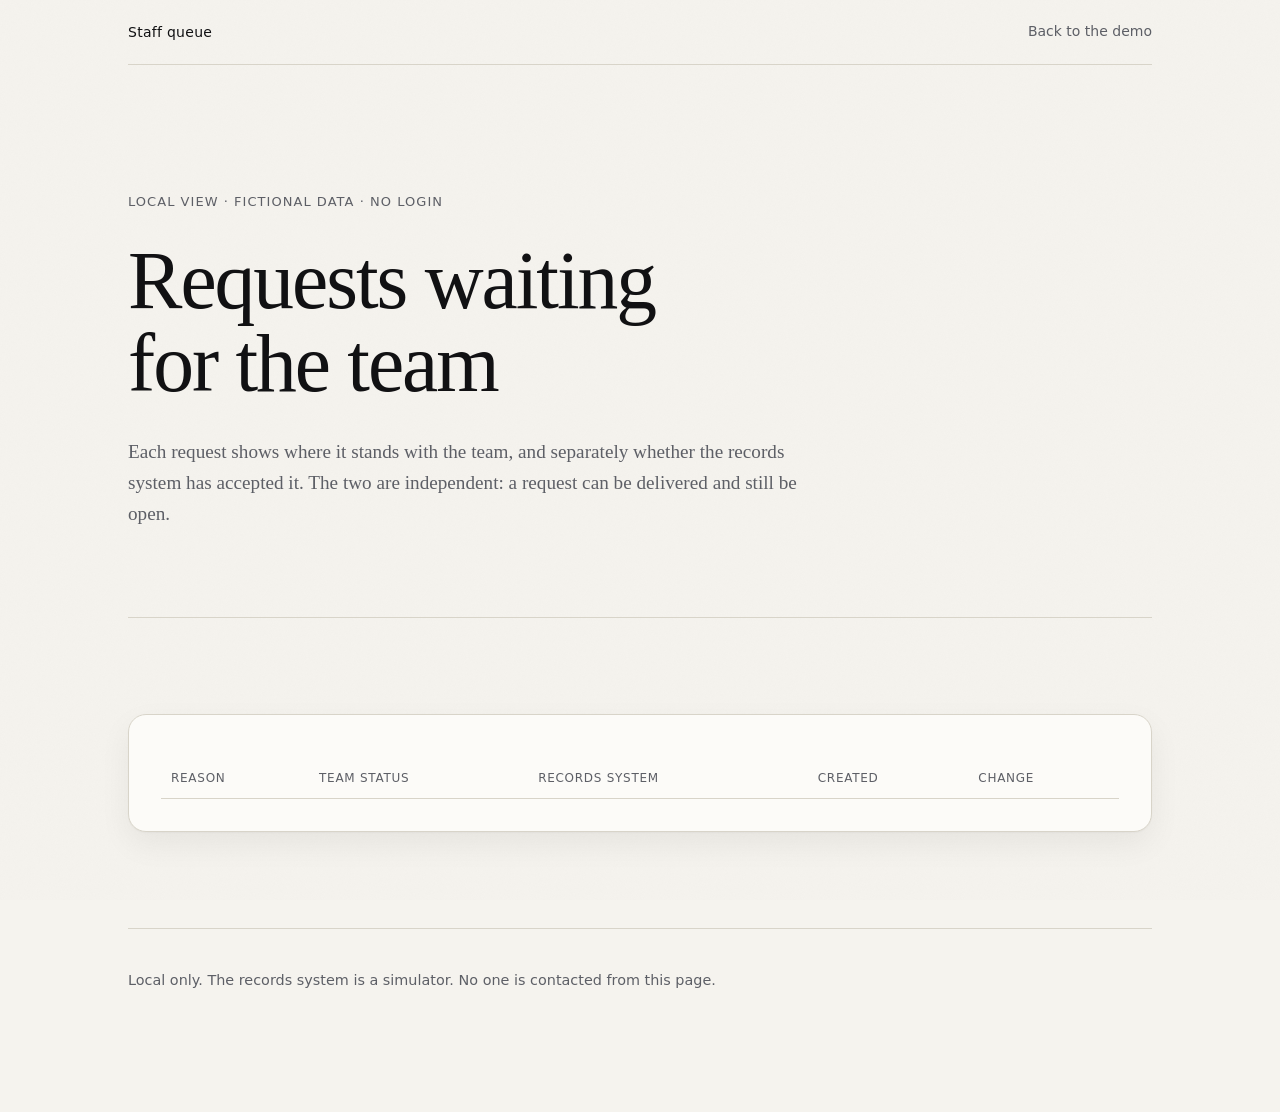
==== frontend/staff.html @ 10a31ed0 "feat: seeded demo schedule, provider scheduling, and a local staff queue Adds two providers with per" ====
<!doctype html>
<html lang="en">
  <head>
    <meta charset="utf-8" />
    <meta name="viewport" content="width=device-width, initial-scale=1" />
    <title>Staff queue · Maple Street Dental (Fictional Demo)</title>
    <link rel="icon" href="data:image/svg+xml,%3Csvg xmlns=%27http://www.w3.org/2000/svg%27 viewBox=%270 0 16 16%27%3E%3Ccircle cx=%278%27 cy=%278%27 r=%276%27 fill=%27%23111113%27/%3E%3C/svg%3E" />
    <link rel="stylesheet" href="styles.css?v=4" />
  </head>
  <body>
    <div class="page">
      <header class="masthead">
        <p class="masthead-title">Staff queue</p>
        <nav class="chapters-nav"><a href="/">Back to the demo</a></nav>
      </header>
      <section class="opening">
        <p class="eyebrow">Local view · fictional data · no login</p>
        <h1 class="display">Requests waiting for the team</h1>
        <p class="dek">
          Each request shows where it stands with the team, and separately whether the records system has accepted it.
          The two are independent: a request can be delivered and still be open.
        </p>
      </section>
      <section class="chapter" aria-labelledby="queue-title">
        <h2 id="queue-title" class="sr-only">Requests</h2>
        <div class="panel">
          <p id="staff-status" class="hint" role="status"></p>
          <table class="queue">
            <thead>
              <tr>
                <th scope="col">Reason</th>
                <th scope="col">Team status</th>
                <th scope="col">Records system</th>
                <th scope="col">Created</th>
                <th scope="col">Change</th>
              </tr>
            </thead>
            <tbody id="staff-rows"></tbody>
          </table>
        </div>
      </section>
      <footer class="colophon"><p>Local only. The records system is a simulator. No one is contacted from this page.</p></footer>
    </div>
    <script src="staff.js?v=4" type="module"></script>
  </body>
</html>
---- frontend/styles.css ----
/* Editorial demo page. Light paper, black pill controls, serif narration.
   Colors are tokens so the dark variant only redefines them. */

:root {
  --paper: #f5f3ee;
  --paper-raised: #fcfbf8;
  --ink: #111113;
  --ink-soft: #5d5f66;
  --rule: #d8d4c9;
  --clay: #a4462a;
  --clay-soft: #f3e4dc;
  --ok: #2d6a4f;

  --serif: "Newsreader", Georgia, "Times New Roman", serif;
  --sans: "Instrument Sans", system-ui, -apple-system, "Segoe UI", sans-serif;
  --mono: "JetBrains Mono", ui-monospace, Menlo, monospace;

  --radius: 18px;
  --shadow: 0 1px 2px rgb(17 17 19 / 0.04), 0 12px 32px rgb(17 17 19 / 0.06);
}

@media (prefers-color-scheme: dark) {
  :root:not([data-theme="light"]) {
    --paper: #0d0d0f;
    --paper-raised: #16161a;
    --ink: #f3f1ea;
    --ink-soft: #a3a5ad;
    --rule: #2c2c33;
    --clay: #e08a6c;
    --clay-soft: #2a1d18;
    --ok: #8fd3b0;
    --shadow: 0 1px 2px rgb(0 0 0 / 0.4), 0 16px 40px rgb(0 0 0 / 0.35);
  }
}

:root[data-theme="dark"] {
  --paper: #0d0d0f;
  --paper-raised: #16161a;
  --ink: #f3f1ea;
  --ink-soft: #a3a5ad;
  --rule: #2c2c33;
  --clay: #e08a6c;
  --clay-soft: #2a1d18;
  --ok: #8fd3b0;
  --shadow: 0 1px 2px rgb(0 0 0 / 0.4), 0 16px 40px rgb(0 0 0 / 0.35);
}

*,
*::before,
*::after {
  box-sizing: border-box;
}

[hidden] {
  display: none !important;
}

html {
  -webkit-text-size-adjust: 100%;
  scroll-behavior: smooth;
}

body {
  margin: 0;
  background: var(--paper);
  color: var(--ink);
  font: 16px/1.6 var(--sans);
  overflow-x: hidden;
  -webkit-font-smoothing: antialiased;
}

/* Film grain across the whole page, so the paper feels printed. */
body::before {
  content: "";
  position: fixed;
  inset: 0;
  pointer-events: none;
  z-index: 0;
  opacity: 0.35;
  background-image: url("data:image/svg+xml,%3Csvg xmlns='http://www.w3.org/2000/svg' width='160' height='160'%3E%3Cfilter id='n'%3E%3CfeTurbulence type='fractalNoise' baseFrequency='0.9' numOctaves='2' stitchTiles='stitch'/%3E%3CfeColorMatrix values='0 0 0 0 0.5 0 0 0 0 0.5 0 0 0 0 0.5 0 0 0 0.08 0'/%3E%3C/filter%3E%3Crect width='100%25' height='100%25' filter='url(%23n)'/%3E%3C/svg%3E");
}

.page {
  position: relative;
  z-index: 1;
  max-width: 1120px;
  margin: 0 auto;
  padding: 0 clamp(16px, 4vw, 48px);
}

:focus-visible {
  outline: 2px solid var(--ink);
  outline-offset: 3px;
  border-radius: 6px;
}

/* --- masthead ------------------------------------------------------------ */

.masthead {
  display: flex;
  flex-wrap: wrap;
  align-items: center;
  justify-content: space-between;
  gap: 12px 24px;
  padding: 22px 0;
  border-bottom: 1px solid var(--rule);
}

.masthead-title {
  margin: 0;
  font: 500 14px/1 var(--sans);
  letter-spacing: 0.02em;
}

.chapters-nav {
  display: flex;
  flex-wrap: wrap;
  gap: 4px 18px;
}

.chapters-nav a {
  color: var(--ink-soft);
  text-decoration: none;
  font: 500 14px/1.4 var(--sans);
  transition: color 0.2s ease;
}

.chapters-nav a:hover {
  color: var(--ink);
}

/* --- opening ------------------------------------------------------------- */

.opening {
  padding: clamp(56px, 12vw, 128px) 0 clamp(40px, 8vw, 88px);
  max-width: 900px;
}

.eyebrow {
  display: flex;
  flex-wrap: wrap;
  align-items: center;
  gap: 10px;
  margin: 0 0 28px;
  font: 500 13px/1.4 var(--sans);
  letter-spacing: 0.08em;
  text-transform: uppercase;
  color: var(--ink-soft);
}

.dot {
  width: 4px;
  height: 4px;
  border-radius: 50%;
  background: var(--clay);
}

.display {
  margin: 0;
  font: 400 clamp(2.5rem, 6.4vw, 5.1rem) / 1.02 var(--serif);
  font-variation-settings: "opsz" 72;
  letter-spacing: -0.025em;
  text-wrap: balance;
}

.display em {
  font-style: italic;
  color: var(--ink-soft);
}

.dek {
  margin: 32px 0 0;
  max-width: 36em;
  font: 400 1.2rem/1.6 var(--serif);
  font-variation-settings: "opsz" 18;
  color: var(--ink-soft);
}

.status {
  margin-top: 24px;
  padding: 12px 16px;
  border-radius: 12px;
  background: var(--clay-soft);
  color: var(--clay);
  font-size: 0.95rem;
}

/* --- chapters ------------------------------------------------------------ */

.chapter {
  padding: clamp(48px, 8vw, 96px) 0;
  border-top: 1px solid var(--rule);
  scroll-margin-top: 24px;
}

.chapter-head {
  display: flex;
  align-items: baseline;
  gap: 18px;
  margin-bottom: 40px;
}

.numeral {
  font: italic 400 1.1rem/1 var(--serif);
  color: var(--clay);
  min-width: 2.2em;
}

.chapter-head h2 {
  margin: 0;
  font: 400 clamp(1.8rem, 3.6vw, 2.6rem) / 1.1 var(--serif);
  font-variation-settings: "opsz" 48;
  letter-spacing: -0.015em;
}

.chapter-body {
  display: grid;
  grid-template-columns: minmax(0, 5fr) minmax(0, 7fr);
  gap: clamp(32px, 6vw, 80px);
  align-items: start;
}

.narration {
  position: sticky;
  top: 32px;
}

.narration p {
  margin: 0 0 1em;
  max-width: 34em;
  color: var(--ink-soft);
}

.lede {
  font: 400 1.35rem/1.5 var(--serif) !important;
  font-variation-settings: "opsz" 24;
  color: var(--ink) !important;
}

.narration .pill {
  margin-top: 8px;
}

/* --- panels and controls ------------------------------------------------- */

.panel {
  background: var(--paper-raised);
  border: 1px solid var(--rule);
  border-radius: var(--radius);
  padding: clamp(20px, 3vw, 32px);
  box-shadow: var(--shadow);
  min-width: 0;
}

.panel-label {
  margin: 0 0 14px;
  font: 500 13px/1.4 var(--sans);
  letter-spacing: 0.06em;
  text-transform: uppercase;
  color: var(--ink-soft);
}

.stack > * + * {
  margin-top: 18px;
}

.row {
  display: flex;
  flex-wrap: wrap;
  gap: 10px;
}

.field-row {
  display: grid;
  grid-template-columns: repeat(auto-fit, minmax(180px, 1fr));
  gap: 18px;
}

.field {
  display: flex;
  flex-direction: column;
  gap: 6px;
  min-width: 0;
}

.field > span {
  font: 500 13px/1.4 var(--sans);
  color: var(--ink-soft);
}

input,
select {
  font: 400 16px/1.4 var(--sans);
  color: var(--ink);
  background: transparent;
  border: 0;
  border-bottom: 1px solid var(--ink);
  border-radius: 0;
  padding: 10px 0;
  width: 100%;
  min-width: 0;
  transition: border-color 0.2s ease;
}

input::placeholder {
  color: var(--ink-soft);
  opacity: 0.6;
}

input:focus,
select:focus {
  outline: none;
  border-bottom-color: var(--clay);
}

select {
  appearance: none;
  background-image: linear-gradient(45deg, transparent 50%, var(--ink) 50%),
    linear-gradient(135deg, var(--ink) 50%, transparent 50%);
  background-position: calc(100% - 12px) 55%, calc(100% - 7px) 55%;
  background-size: 5px 5px, 5px 5px;
  background-repeat: no-repeat;
  padding-right: 28px;
}

/* Black pill buttons: the same shape and weight as the ElevenLabs widget. */
button {
  font: 500 15px/1 var(--sans);
  letter-spacing: 0.01em;
  cursor: pointer;
  min-height: 44px;
}

.pill {
  display: inline-flex;
  align-items: center;
  justify-content: center;
  gap: 8px;
  padding: 12px 22px;
  border-radius: 999px;
  border: 1px solid var(--ink);
  background: var(--ink);
  color: var(--paper);
  transition: transform 0.18s ease, opacity 0.18s ease, background 0.18s ease;
}

.pill:hover {
  transform: translateY(-1px);
  opacity: 0.88;
}

.pill:active {
  transform: translateY(0);
}

.pill:disabled {
  opacity: 0.4;
  cursor: not-allowed;
  transform: none;
}

.pill.secondary {
  background: transparent;
  color: var(--ink);
}

.pill.ghost-danger {
  background: transparent;
  color: var(--clay);
  border-color: var(--clay);
}

.ask-form {
  display: flex;
  gap: 12px;
  align-items: flex-end;
  margin-bottom: 20px;
}

.ask-form input {
  flex: 1;
  font: 400 1.05rem/1.4 var(--serif);
  font-variation-settings: "opsz" 18;
}

/* Suggested lines, styled as things Ana might say. */
.chips {
  display: flex;
  flex-wrap: wrap;
  gap: 8px;
  margin-bottom: 22px;
}

.chip {
  padding: 8px 14px;
  border-radius: 999px;
  border: 1px solid var(--rule);
  background: transparent;
  color: var(--ink);
  font: 400 14px/1.3 var(--sans);
  min-height: 36px;
  transition: border-color 0.2s ease, background 0.2s ease;
}

.chip:hover {
  border-color: var(--ink);
  background: var(--paper);
}

/* Replies read like a line of dialogue. */
.reply,
.review {
  margin-top: 20px;
  padding: 18px 20px;
  border-radius: 14px;
  background: var(--paper);
  border: 1px solid var(--rule);
  min-height: 3rem;
  white-space: pre-wrap;
}

.reply:empty,
.review:empty {
  display: none;
}

.reply .route {
  display: block;
  margin-bottom: 8px;
  font: 500 12px/1 var(--mono);
  letter-spacing: 0.04em;
  color: var(--ink-soft);
}

.reply {
  font: 400 1.15rem/1.5 var(--serif);
  font-variation-settings: "opsz" 20;
}

.reply.escalated {
  border-color: var(--clay);
  background: var(--clay-soft);
}

.review p {
  margin: 0 0 14px;
}

.review.ok {
  border-color: var(--ok);
}

.review .problem {
  margin: 0 0 14px;
  color: var(--clay);
  font-size: 0.95rem;
}

.reply.error,
.review.error {
  border-color: var(--clay);
  color: var(--clay);
}

.slots {
  display: flex;
  flex-wrap: wrap;
  gap: 8px;
  margin-top: 16px;
}

.slots button {
  min-width: 84px;
  padding: 10px 14px;
  border-radius: 999px;
  border: 1px solid var(--ink);
  background: transparent;
  color: var(--ink);
  font: 500 14px/1 var(--mono);
  transition: background 0.18s ease, color 0.18s ease;
}

.slots button:hover {
  background: var(--ink);
  color: var(--paper);
}

.hint {
  margin: 0 0 12px;
  font-size: 0.95rem;
  color: var(--ink-soft);
}

/* --- interlude ----------------------------------------------------------- */

.interlude {
  margin: 0 0 clamp(48px, 8vw, 96px);
  padding: clamp(32px, 6vw, 64px);
  border-radius: 24px;
  background: var(--ink);
  color: var(--paper);
  display: grid;
  gap: 16px;
  justify-items: start;
  max-width: 760px;
  margin-left: auto;
  margin-right: auto;
}

.interlude-kicker {
  margin: 0;
  font: 500 12px/1 var(--sans);
  letter-spacing: 0.1em;
  text-transform: uppercase;
  color: var(--clay-soft);
  opacity: 0.9;
}

.interlude h2 {
  margin: 0;
  font: 400 clamp(1.7rem, 3.4vw, 2.3rem) / 1.15 var(--serif);
  font-variation-settings: "opsz" 48;
  letter-spacing: -0.01em;
}

.interlude p {
  margin: 0;
  max-width: 36em;
  font: 400 1.05rem/1.6 var(--sans);
  opacity: 0.78;
}

.interlude .pill {
  background: var(--paper);
  color: var(--ink);
  border-color: var(--paper);
  margin-top: 6px;
}

/* --- voice --------------------------------------------------------------- */

.voice-panel {
  min-height: 180px;
}

/* --- ledger -------------------------------------------------------------- */

.ledger {
  list-style: none;
  margin: 0;
  padding: 0;
  display: grid;
}

.ledger li {
  display: grid;
  grid-template-columns: 150px 1fr;
  gap: 4px 18px;
  padding: 14px 0;
  border-bottom: 1px solid var(--rule);
  font-size: 0.95rem;
}

.ledger li:last-child {
  border-bottom: 0;
}

.ledger .when {
  font: 400 12px/1.6 var(--mono);
  color: var(--ink-soft);
}

.ledger .what {
  color: var(--ink);
}

.ledger .muted {
  color: var(--ink-soft);
}

/* --- colophon ------------------------------------------------------------ */

.colophon {
  padding: 40px 0 120px;
  border-top: 1px solid var(--rule);
}

.colophon p {
  margin: 0;
  max-width: 44em;
  font-size: 0.9rem;
  color: var(--ink-soft);
}

.sr-only {
  position: absolute;
  width: 1px;
  height: 1px;
  overflow: hidden;
  clip: rect(0 0 0 0);
  white-space: nowrap;
}

/* --- reveal on scroll (only when JavaScript is running) ------------------ */

.js .reveal {
  opacity: 0;
  transform: translateY(18px);
  transition: opacity 0.8s ease, transform 0.8s cubic-bezier(0.2, 0.7, 0.2, 1);
}

.js .reveal.in-view {
  opacity: 1;
  transform: none;
}

@media (prefers-reduced-motion: reduce) {
  html {
    scroll-behavior: auto;
  }

  .js .reveal {
    opacity: 1;
    transform: none;
    transition: none;
  }

  .pill,
  .chip,
  .slots button,
  .chapters-nav a {
    transition: none;
  }
}

/* --- small screens ------------------------------------------------------- */

@media (max-width: 880px) {
  .chapter-body {
    grid-template-columns: 1fr;
  }

  .narration {
    position: static;
  }

  .chapters-nav {
    gap: 4px 14px;
  }
}

@media (max-width: 560px) {
  body {
    font-size: 15px;
  }

  .ask-form {
    flex-direction: column;
    align-items: stretch;
  }

  .ask-form .pill {
    width: 100%;
  }

  .ledger li {
    grid-template-columns: 1fr;
    gap: 2px;
  }

  .interlude {
    padding: 28px 22px;
    border-radius: 18px;
  }

  .colophon {
    padding-bottom: 140px;
  }
}

/* --- staff queue --------------------------------------------------------- */

.queue {
  width: 100%;
  border-collapse: collapse;
  font-size: 0.95rem;
}

.queue th,
.queue td {
  text-align: left;
  padding: 12px 10px;
  border-bottom: 1px solid var(--rule);
  vertical-align: top;
}

.queue th {
  font: 500 12px/1.2 var(--sans);
  letter-spacing: 0.06em;
  text-transform: uppercase;
  color: var(--ink-soft);
}

.queue .chip + .chip {
  margin-left: 6px;
}

@media (max-width: 720px) {
  .queue thead {
    display: none;
  }

  .queue tr {
    display: grid;
    gap: 4px;
    padding: 12px 0;
    border-bottom: 1px solid var(--rule);
  }

  .queue td {
    border: 0;
    padding: 2px 0;
  }
}
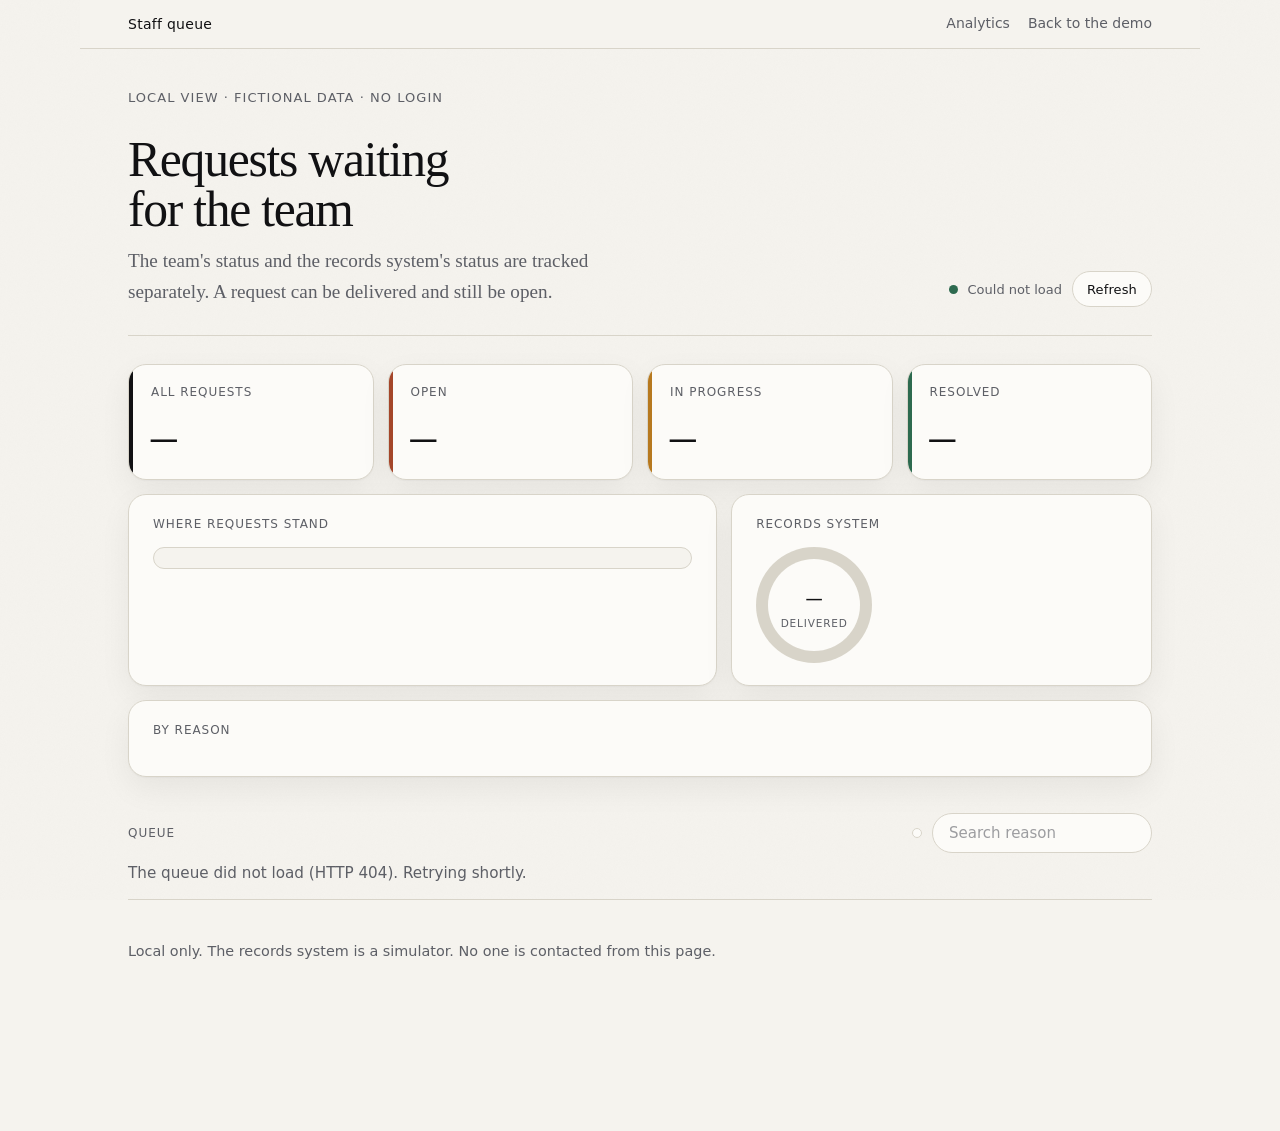
==== commit 9fd1655f: "feat: staff dashboard and a Tableau-style analytics page The staff queue gets a summary dashboard: s" ====
--- a/frontend/staff.html
+++ b/frontend/staff.html
@@ -5,42 +5,78 @@
     <meta name="viewport" content="width=device-width, initial-scale=1" />
     <title>Staff queue · Maple Street Dental (Fictional Demo)</title>
     <link rel="icon" href="data:image/svg+xml,%3Csvg xmlns=%27http://www.w3.org/2000/svg%27 viewBox=%270 0 16 16%27%3E%3Ccircle cx=%278%27 cy=%278%27 r=%276%27 fill=%27%23111113%27/%3E%3C/svg%3E" />
-    <link rel="stylesheet" href="styles.css?v=4" />
+    <link rel="stylesheet" href="styles.css?v=5" />
+    <link rel="stylesheet" href="staff.css?v=3" />
   </head>
-  <body>
-    <div class="page">
+  <body class="staff-body">
+    <div class="page staff-page">
       <header class="masthead">
         <p class="masthead-title">Staff queue</p>
-        <nav class="chapters-nav"><a href="/">Back to the demo</a></nav>
+        <nav class="chapters-nav"><a href="dashboard.html">Analytics</a><a href="/">Back to the demo</a></nav>
       </header>
-      <section class="opening">
-        <p class="eyebrow">Local view · fictional data · no login</p>
-        <h1 class="display">Requests waiting for the team</h1>
-        <p class="dek">
-          Each request shows where it stands with the team, and separately whether the records system has accepted it.
-          The two are independent: a request can be delivered and still be open.
-        </p>
-      </section>
-      <section class="chapter" aria-labelledby="queue-title">
-        <h2 id="queue-title" class="sr-only">Requests</h2>
-        <div class="panel">
-          <p id="staff-status" class="hint" role="status"></p>
-          <table class="queue">
-            <thead>
-              <tr>
-                <th scope="col">Reason</th>
-                <th scope="col">Team status</th>
-                <th scope="col">Records system</th>
-                <th scope="col">Created</th>
-                <th scope="col">Change</th>
-              </tr>
-            </thead>
-            <tbody id="staff-rows"></tbody>
-          </table>
+
+      <section class="staff-hero" aria-labelledby="staff-title">
+        <div class="staff-hero-text">
+          <p class="eyebrow">Local view · fictional data · no login</p>
+          <h1 id="staff-title" class="display">Requests waiting for the team</h1>
+          <p class="dek">
+            The team's status and the records system's status are tracked separately.
+            A request can be delivered and still be open.
+          </p>
+        </div>
+        <div class="staff-live">
+          <span class="live-dot" aria-hidden="true"></span>
+          <span id="staff-updated">Loading</span>
+          <button id="staff-refresh" class="chip" type="button">Refresh</button>
         </div>
       </section>
+
+      <section class="staff-kpis" aria-label="Summary">
+        <article class="kpi kpi-total"><p class="kpi-label">All requests</p><p class="kpi-value" id="kpi-total">–</p></article>
+        <article class="kpi kpi-open"><p class="kpi-label">Open</p><p class="kpi-value" id="kpi-open">–</p></article>
+        <article class="kpi kpi-progress"><p class="kpi-label">In progress</p><p class="kpi-value" id="kpi-progress">–</p></article>
+        <article class="kpi kpi-resolved"><p class="kpi-label">Resolved</p><p class="kpi-value" id="kpi-resolved">–</p></article>
+      </section>
+
+      <section class="staff-grid" aria-label="Breakdowns">
+        <article class="card">
+          <h2 class="card-title">Where requests stand</h2>
+          <div class="stack-bar" id="stack-bar" role="img" aria-label="Status breakdown"></div>
+          <ul class="legend" id="stack-legend"></ul>
+        </article>
+
+        <article class="card">
+          <h2 class="card-title">Records system</h2>
+          <div class="ring-wrap">
+            <div class="ring" id="ring" role="img" aria-label="Delivery share"><span id="ring-value">–</span><small>delivered</small></div>
+            <ul class="legend legend-col" id="handoff-legend"></ul>
+          </div>
+        </article>
+
+        <article class="card card-wide">
+          <h2 class="card-title">By reason</h2>
+          <ul class="bars-list" id="reason-bars"></ul>
+        </article>
+      </section>
+
+      <section class="staff-queue" aria-labelledby="queue-title">
+        <div class="queue-head">
+          <h2 id="queue-title" class="card-title">Queue</h2>
+          <div class="queue-tools">
+            <div class="segmented" role="group" aria-label="Filter by team status" id="filters"></div>
+            <label class="search">
+              <span class="sr-only">Search by reason</span>
+              <input id="search" type="search" placeholder="Search reason" autocomplete="off" />
+            </label>
+          </div>
+        </div>
+        <p id="staff-status" class="hint" role="status"></p>
+        <ol class="queue-list" id="queue-list"></ol>
+        <p class="queue-empty" id="queue-empty" hidden>Nothing matches this filter.</p>
+      </section>
+
       <footer class="colophon"><p>Local only. The records system is a simulator. No one is contacted from this page.</p></footer>
     </div>
-    <script src="staff.js?v=4" type="module"></script>
+    <script src="staff.js?v=2" type="module"></script>
   </body>
 </html>
--- a/frontend/styles.css
+++ b/frontend/styles.css
@@ -97,13 +97,20 @@
 /* --- masthead ------------------------------------------------------------ */
 
 .masthead {
+  position: sticky;
+  top: 0;
+  z-index: 20;
   display: flex;
   flex-wrap: wrap;
   align-items: center;
   justify-content: space-between;
-  gap: 12px 24px;
-  padding: 22px 0;
+  gap: 10px 24px;
+  margin: 0 calc(-1 * clamp(16px, 4vw, 48px));
+  padding: 14px clamp(16px, 4vw, 48px);
   border-bottom: 1px solid var(--rule);
+  background: color-mix(in srgb, var(--paper) 88%, transparent);
+  -webkit-backdrop-filter: saturate(1.4) blur(10px);
+  backdrop-filter: saturate(1.4) blur(10px);
 }
 
 .masthead-title {
@@ -129,10 +136,20 @@
   color: var(--ink);
 }
 
+.chapters-nav a.active {
+  color: var(--ink);
+  box-shadow: inset 0 -2px 0 var(--clay);
+  padding-bottom: 2px;
+}
+
+.chapters-nav .staff-link {
+  color: var(--clay);
+}
+
 /* --- opening ------------------------------------------------------------- */
 
 .opening {
-  padding: clamp(56px, 12vw, 128px) 0 clamp(40px, 8vw, 88px);
+  padding: clamp(40px, 9vw, 96px) 0 clamp(32px, 6vw, 64px);
   max-width: 900px;
 }
 
@@ -188,7 +205,7 @@
 /* --- chapters ------------------------------------------------------------ */
 
 .chapter {
-  padding: clamp(48px, 8vw, 96px) 0;
+  padding: clamp(40px, 6vw, 72px) 0;
   border-top: 1px solid var(--rule);
   scroll-margin-top: 24px;
 }
@@ -197,7 +214,7 @@
   display: flex;
   align-items: baseline;
   gap: 18px;
-  margin-bottom: 40px;
+  margin-bottom: 28px;
 }
 
 .numeral {
@@ -552,7 +569,71 @@
   display: grid;
 }
 
-.ledger li {
+.ledger-row {
+  display: grid;
+  gap: 4px;
+  padding: 12px 0;
+  border-bottom: 1px solid var(--rule);
+  font-size: 0.95rem;
+}
+
+.ledger-row:last-child {
+  border-bottom: 0;
+}
+
+.ledger-when {
+  font: 400 12px/1.4 var(--mono);
+  color: var(--ink-soft);
+  white-space: nowrap;
+}
+
+.ledger-what {
+  display: flex;
+  flex-wrap: wrap;
+  align-items: center;
+  gap: 2px 10px;
+}
+
+.ledger-title {
+  font-weight: 600;
+  color: var(--ink);
+}
+
+.ledger-outcome {
+  font: 500 12px/1 var(--sans);
+  padding: 4px 8px;
+  border-radius: 999px;
+  border: 1px solid var(--rule);
+  color: var(--ink-soft);
+}
+
+.ledger-outcome.outcome-queued,
+.ledger-outcome.outcome-escalated {
+  border-color: var(--clay);
+  color: var(--clay);
+}
+
+.ledger-outcome.outcome-booked,
+.ledger-outcome.outcome-rescheduled {
+  border-color: var(--ok);
+  color: var(--ok);
+}
+
+.ledger-detail {
+  font-size: 0.88rem;
+  color: var(--ink-soft);
+}
+
+.ledger-empty {
+  padding: 12px 0;
+  color: var(--ink-soft);
+}
+
+#log-more {
+  margin-top: 16px;
+}
+
+/* legacy row rules removed */ .ledger-legacy {
   display: grid;
   grid-template-columns: 150px 1fr;
   gap: 4px 18px;
@@ -663,7 +744,7 @@
     width: 100%;
   }
 
-  .ledger li {
+  /* legacy row rules removed */ .ledger-legacy {
     grid-template-columns: 1fr;
     gap: 2px;
   }
--- a/frontend/staff.css
+++ b/frontend/staff.css
@@ -0,0 +1,587 @@
+/* Staff dashboard. Builds on the tokens in styles.css and adds its own accents.
+   Tone: an editorial control room. Serif numerals, hairline rules, one warm accent. */
+
+:root {
+  --amber: #b7791f;
+  --amber-soft: #f6ead2;
+  --blue: #3b5b7a;
+  --blue-soft: #e3eaf2;
+  --shadow-lift: 0 1px 2px rgb(17 17 19 / 0.05), 0 18px 40px rgb(17 17 19 / 0.08);
+}
+
+@media (prefers-color-scheme: dark) {
+  :root:not([data-theme="light"]) {
+    --amber: #e9b35a;
+    --amber-soft: #2e2415;
+    --blue: #9ab8d6;
+    --blue-soft: #18222d;
+  }
+}
+
+:root[data-theme="dark"] {
+  --amber: #e9b35a;
+  --amber-soft: #2e2415;
+  --blue: #9ab8d6;
+  --blue-soft: #18222d;
+}
+
+.staff-page {
+  padding-bottom: 48px;
+}
+
+/* --- hero --------------------------------------------------------------- */
+
+.staff-hero {
+  display: flex;
+  flex-wrap: wrap;
+  align-items: flex-end;
+  justify-content: space-between;
+  gap: 16px 32px;
+  padding: 40px 0 28px;
+  border-bottom: 1px solid var(--rule);
+  animation: rise 520ms cubic-bezier(0.2, 0.7, 0.2, 1) both;
+}
+
+.staff-hero .display {
+  font-size: clamp(2rem, 4.2vw, 3.1rem);
+  margin: 6px 0 10px;
+  max-width: 18ch;
+}
+
+.staff-hero .dek {
+  max-width: 52ch;
+  margin: 0;
+}
+
+.staff-live {
+  display: flex;
+  align-items: center;
+  gap: 10px;
+  font: 500 13px/1 var(--sans);
+  color: var(--ink-soft);
+  white-space: nowrap;
+}
+
+.live-dot {
+  width: 9px;
+  height: 9px;
+  border-radius: 50%;
+  background: var(--ok);
+  box-shadow: 0 0 0 0 var(--ok);
+  animation: pulse 2.2s ease-out infinite;
+}
+
+/* --- KPI tiles ---------------------------------------------------------- */
+
+.staff-kpis {
+  display: grid;
+  grid-template-columns: repeat(4, minmax(0, 1fr));
+  gap: 14px;
+  margin: 28px 0 14px;
+}
+
+.kpi {
+  position: relative;
+  overflow: hidden;
+  background: var(--paper-raised);
+  border: 1px solid var(--rule);
+  border-radius: var(--radius);
+  padding: 20px 22px 18px;
+  box-shadow: var(--shadow);
+  animation: rise 560ms cubic-bezier(0.2, 0.7, 0.2, 1) both;
+}
+
+.kpi:nth-child(2) { animation-delay: 60ms; }
+.kpi:nth-child(3) { animation-delay: 120ms; }
+.kpi:nth-child(4) { animation-delay: 180ms; }
+
+.kpi::before {
+  content: "";
+  position: absolute;
+  inset: 0 auto 0 0;
+  width: 4px;
+  background: var(--rule);
+}
+
+.kpi-open::before { background: var(--clay); }
+.kpi-progress::before { background: var(--amber); }
+.kpi-resolved::before { background: var(--ok); }
+.kpi-total::before { background: var(--ink); }
+
+.kpi-label {
+  margin: 0;
+  font: 500 12px/1.2 var(--sans);
+  letter-spacing: 0.08em;
+  text-transform: uppercase;
+  color: var(--ink-soft);
+}
+
+.kpi-value {
+  margin: 10px 0 0;
+  font: 400 clamp(2.4rem, 4vw, 3.2rem)/1 var(--serif);
+  font-variant-numeric: tabular-nums;
+  letter-spacing: -0.02em;
+  transition: transform 300ms ease;
+}
+
+.kpi-value.bump {
+  animation: bump 420ms ease;
+}
+
+/* --- cards and breakdowns ------------------------------------------------ */
+
+.staff-grid {
+  display: grid;
+  grid-template-columns: 1.4fr 1fr;
+  gap: 14px;
+}
+
+.card {
+  background: var(--paper-raised);
+  border: 1px solid var(--rule);
+  border-radius: var(--radius);
+  padding: 22px 24px;
+  box-shadow: var(--shadow);
+  animation: rise 600ms cubic-bezier(0.2, 0.7, 0.2, 1) both;
+}
+
+.card-wide {
+  grid-column: 1 / -1;
+}
+
+.card-title {
+  margin: 0 0 16px;
+  font: 500 12px/1.2 var(--sans);
+  letter-spacing: 0.08em;
+  text-transform: uppercase;
+  color: var(--ink-soft);
+}
+
+.stack-bar {
+  display: flex;
+  height: 22px;
+  border-radius: 999px;
+  overflow: hidden;
+  background: var(--paper);
+  border: 1px solid var(--rule);
+}
+
+.stack-bar span {
+  height: 100%;
+  width: 0;
+  transition: width 700ms cubic-bezier(0.2, 0.7, 0.2, 1);
+}
+
+.seg-open { background: var(--clay); }
+.seg-progress { background: var(--amber); }
+.seg-resolved { background: var(--ok); }
+.seg-queued { background: var(--blue); }
+.seg-delivered { background: var(--ok); }
+.seg-failed { background: var(--clay); }
+
+.legend {
+  list-style: none;
+  margin: 16px 0 0;
+  padding: 0;
+  display: flex;
+  flex-wrap: wrap;
+  gap: 8px 18px;
+  font-size: 14px;
+  color: var(--ink-soft);
+}
+
+.legend li {
+  display: flex;
+  align-items: center;
+  gap: 8px;
+}
+
+.legend .sw {
+  width: 10px;
+  height: 10px;
+  border-radius: 3px;
+}
+
+.legend b {
+  color: var(--ink);
+  font-weight: 600;
+  font-variant-numeric: tabular-nums;
+}
+
+.ring-wrap {
+  display: flex;
+  align-items: center;
+  gap: 22px;
+}
+
+.ring {
+  --share: 0;
+  position: relative;
+  flex: 0 0 116px;
+  height: 116px;
+  border-radius: 50%;
+  background: conic-gradient(var(--ok) calc(var(--share) * 1%), var(--rule) 0);
+  display: flex;
+  flex-direction: column;
+  align-items: center;
+  justify-content: center;
+  transition: background 700ms ease;
+}
+
+.ring::after {
+  content: "";
+  position: absolute;
+  inset: 12px;
+  border-radius: 50%;
+  background: var(--paper-raised);
+}
+
+.ring span {
+  position: relative;
+  z-index: 1;
+  font: 400 1.9rem/1 var(--serif);
+  font-variant-numeric: tabular-nums;
+}
+
+.legend-col {
+  flex-direction: column;
+  gap: 10px;
+  margin: 0;
+}
+
+.bars-list {
+  list-style: none;
+  margin: 0;
+  padding: 0;
+  display: grid;
+  gap: 12px;
+}
+
+.bars-list li {
+  display: grid;
+  grid-template-columns: minmax(150px, 220px) 1fr 40px;
+  align-items: center;
+  gap: 14px;
+  font-size: 15px;
+}
+
+.bars-list .track {
+  height: 10px;
+  border-radius: 999px;
+  background: var(--paper);
+  border: 1px solid var(--rule);
+  overflow: hidden;
+}
+
+.bars-list .fill {
+  display: block;
+  height: 100%;
+  width: 0;
+  background: linear-gradient(90deg, var(--clay), var(--amber));
+  border-radius: 999px;
+  transition: width 700ms cubic-bezier(0.2, 0.7, 0.2, 1);
+}
+
+.bars-list .count {
+  text-align: right;
+  font-variant-numeric: tabular-nums;
+  font-weight: 600;
+}
+
+/* --- queue -------------------------------------------------------------- */
+
+.staff-queue {
+  margin-top: 36px;
+}
+
+.queue-head {
+  display: flex;
+  flex-wrap: wrap;
+  align-items: center;
+  justify-content: space-between;
+  gap: 12px 20px;
+  margin-bottom: 8px;
+}
+
+.queue-head .card-title {
+  margin: 0;
+}
+
+.queue-tools {
+  display: flex;
+  flex-wrap: wrap;
+  gap: 10px;
+  align-items: center;
+}
+
+.segmented {
+  display: inline-flex;
+  padding: 4px;
+  border-radius: 999px;
+  background: var(--paper-raised);
+  border: 1px solid var(--rule);
+}
+
+.segmented button {
+  font: 500 14px/1 var(--sans);
+  color: var(--ink-soft);
+  background: transparent;
+  border: 0;
+  border-radius: 999px;
+  padding: 9px 14px;
+  cursor: pointer;
+  display: inline-flex;
+  gap: 8px;
+  align-items: center;
+}
+
+.segmented button .n {
+  font-variant-numeric: tabular-nums;
+  font-size: 12px;
+  background: var(--rule);
+  color: var(--ink);
+  border-radius: 999px;
+  padding: 2px 7px;
+}
+
+.segmented button[aria-pressed="true"] {
+  background: var(--ink);
+  color: var(--paper);
+}
+
+.segmented button[aria-pressed="true"] .n {
+  background: var(--paper);
+  color: var(--ink);
+}
+
+.search input {
+  font: 15px/1.2 var(--sans);
+  color: var(--ink);
+  background: var(--paper-raised);
+  border: 1px solid var(--rule);
+  border-radius: 999px;
+  padding: 10px 16px;
+  width: 220px;
+}
+
+.search input:focus-visible,
+.segmented button:focus-visible,
+.chip:focus-visible {
+  outline: 2px solid var(--clay);
+  outline-offset: 2px;
+}
+
+.queue-list {
+  list-style: none;
+  margin: 14px 0 0;
+  padding: 0;
+  display: grid;
+  gap: 10px;
+}
+
+.queue-item {
+  position: relative;
+  display: grid;
+  grid-template-columns: 1fr auto;
+  gap: 10px 20px;
+  align-items: center;
+  background: var(--paper-raised);
+  border: 1px solid var(--rule);
+  border-radius: 14px;
+  padding: 16px 18px 16px 22px;
+  box-shadow: var(--shadow);
+  animation: rise 420ms cubic-bezier(0.2, 0.7, 0.2, 1) both;
+}
+
+.queue-item::before {
+  content: "";
+  position: absolute;
+  left: 0;
+  top: 12px;
+  bottom: 12px;
+  width: 3px;
+  border-radius: 3px;
+  background: var(--rule);
+}
+
+.queue-item[data-status="open"]::before { background: var(--clay); }
+.queue-item[data-status="in_progress"]::before { background: var(--amber); }
+.queue-item[data-status="resolved"]::before { background: var(--ok); }
+
+.queue-title {
+  margin: 0;
+  font: 400 1.25rem/1.25 var(--serif);
+}
+
+.queue-meta {
+  margin: 4px 0 0;
+  font-size: 13px;
+  color: var(--ink-soft);
+  font-variant-numeric: tabular-nums;
+}
+
+.pills {
+  display: flex;
+  flex-wrap: wrap;
+  gap: 8px;
+  margin-top: 10px;
+}
+
+.pill {
+  display: inline-flex;
+  align-items: center;
+  gap: 7px;
+  font: 500 12.5px/1 var(--sans);
+  padding: 6px 10px;
+  border-radius: 999px;
+  border: 1px solid var(--rule);
+  color: var(--ink-soft);
+  background: var(--paper);
+}
+
+.pill::before {
+  content: "";
+  width: 7px;
+  height: 7px;
+  border-radius: 50%;
+  background: currentColor;
+}
+
+.pill-open { color: var(--clay); background: var(--clay-soft); border-color: transparent; }
+.pill-in_progress { color: var(--amber); background: var(--amber-soft); border-color: transparent; }
+.pill-resolved { color: var(--ok); background: var(--paper); }
+.pill-delivered { color: var(--ok); background: var(--paper); }
+.pill-queued { color: var(--blue); background: var(--blue-soft); border-color: transparent; }
+.pill-failed { color: var(--clay); background: var(--clay-soft); border-color: transparent; }
+.pill-none { color: var(--ink-soft); }
+
+.queue-actions {
+  display: flex;
+  flex-wrap: wrap;
+  gap: 8px;
+  justify-content: flex-end;
+}
+
+.queue-empty {
+  margin: 24px 0 0;
+  text-align: center;
+  color: var(--ink-soft);
+}
+
+.staff-page .chip {
+  font: 500 13px/1 var(--sans);
+  padding: 9px 14px;
+  border-radius: 999px;
+  border: 1px solid var(--rule);
+  background: var(--paper-raised);
+  color: var(--ink);
+  cursor: pointer;
+  transition: background 200ms ease, transform 200ms ease;
+}
+
+.staff-page .chip:hover {
+  background: var(--ink);
+  color: var(--paper);
+  transform: translateY(-1px);
+}
+
+/* --- motion and small screens ------------------------------------------- */
+
+@keyframes rise {
+  from { opacity: 0; transform: translateY(10px); }
+  to { opacity: 1; transform: none; }
+}
+
+@keyframes pulse {
+  0% { box-shadow: 0 0 0 0 color-mix(in srgb, var(--ok) 50%, transparent); }
+  70% { box-shadow: 0 0 0 9px transparent; }
+  100% { box-shadow: 0 0 0 0 transparent; }
+}
+
+@keyframes bump {
+  0% { transform: scale(0.96); }
+  60% { transform: scale(1.03); }
+  100% { transform: none; }
+}
+
+@media (prefers-reduced-motion: reduce) {
+  *,
+  *::before,
+  *::after {
+    animation: none !important;
+    transition: none !important;
+  }
+}
+
+@media (max-width: 900px) {
+  .staff-grid {
+    grid-template-columns: 1fr;
+  }
+
+  .staff-kpis {
+    grid-template-columns: repeat(2, minmax(0, 1fr));
+  }
+}
+
+@media (max-width: 560px) {
+  .staff-kpis {
+    gap: 10px;
+  }
+
+  .kpi {
+    padding: 16px 16px 14px;
+  }
+
+  .queue-item {
+    grid-template-columns: 1fr;
+  }
+
+  .queue-actions {
+    justify-content: flex-start;
+  }
+
+  .search input {
+    width: 100%;
+  }
+
+  .queue-tools,
+  .queue-tools > * {
+    width: 100%;
+    min-width: 0;
+  }
+
+  .segmented {
+    display: flex;
+    max-width: 100%;
+    overflow-x: auto;
+    scrollbar-width: none;
+  }
+
+  .segmented button {
+    flex: 0 0 auto;
+    white-space: nowrap;
+  }
+
+  .bars-list li {
+    grid-template-columns: 1fr 40px;
+  }
+
+  .bars-list .track {
+    grid-column: 1 / -1;
+    order: 3;
+  }
+}
+
+.legend .sw:not([class*="seg-"]) {
+  background: var(--rule);
+}
+
+.ring small {
+  position: relative;
+  z-index: 1;
+  margin-top: 6px;
+  font: 500 10.5px/1 var(--sans);
+  letter-spacing: 0.08em;
+  text-transform: uppercase;
+  color: var(--ink-soft);
+}
